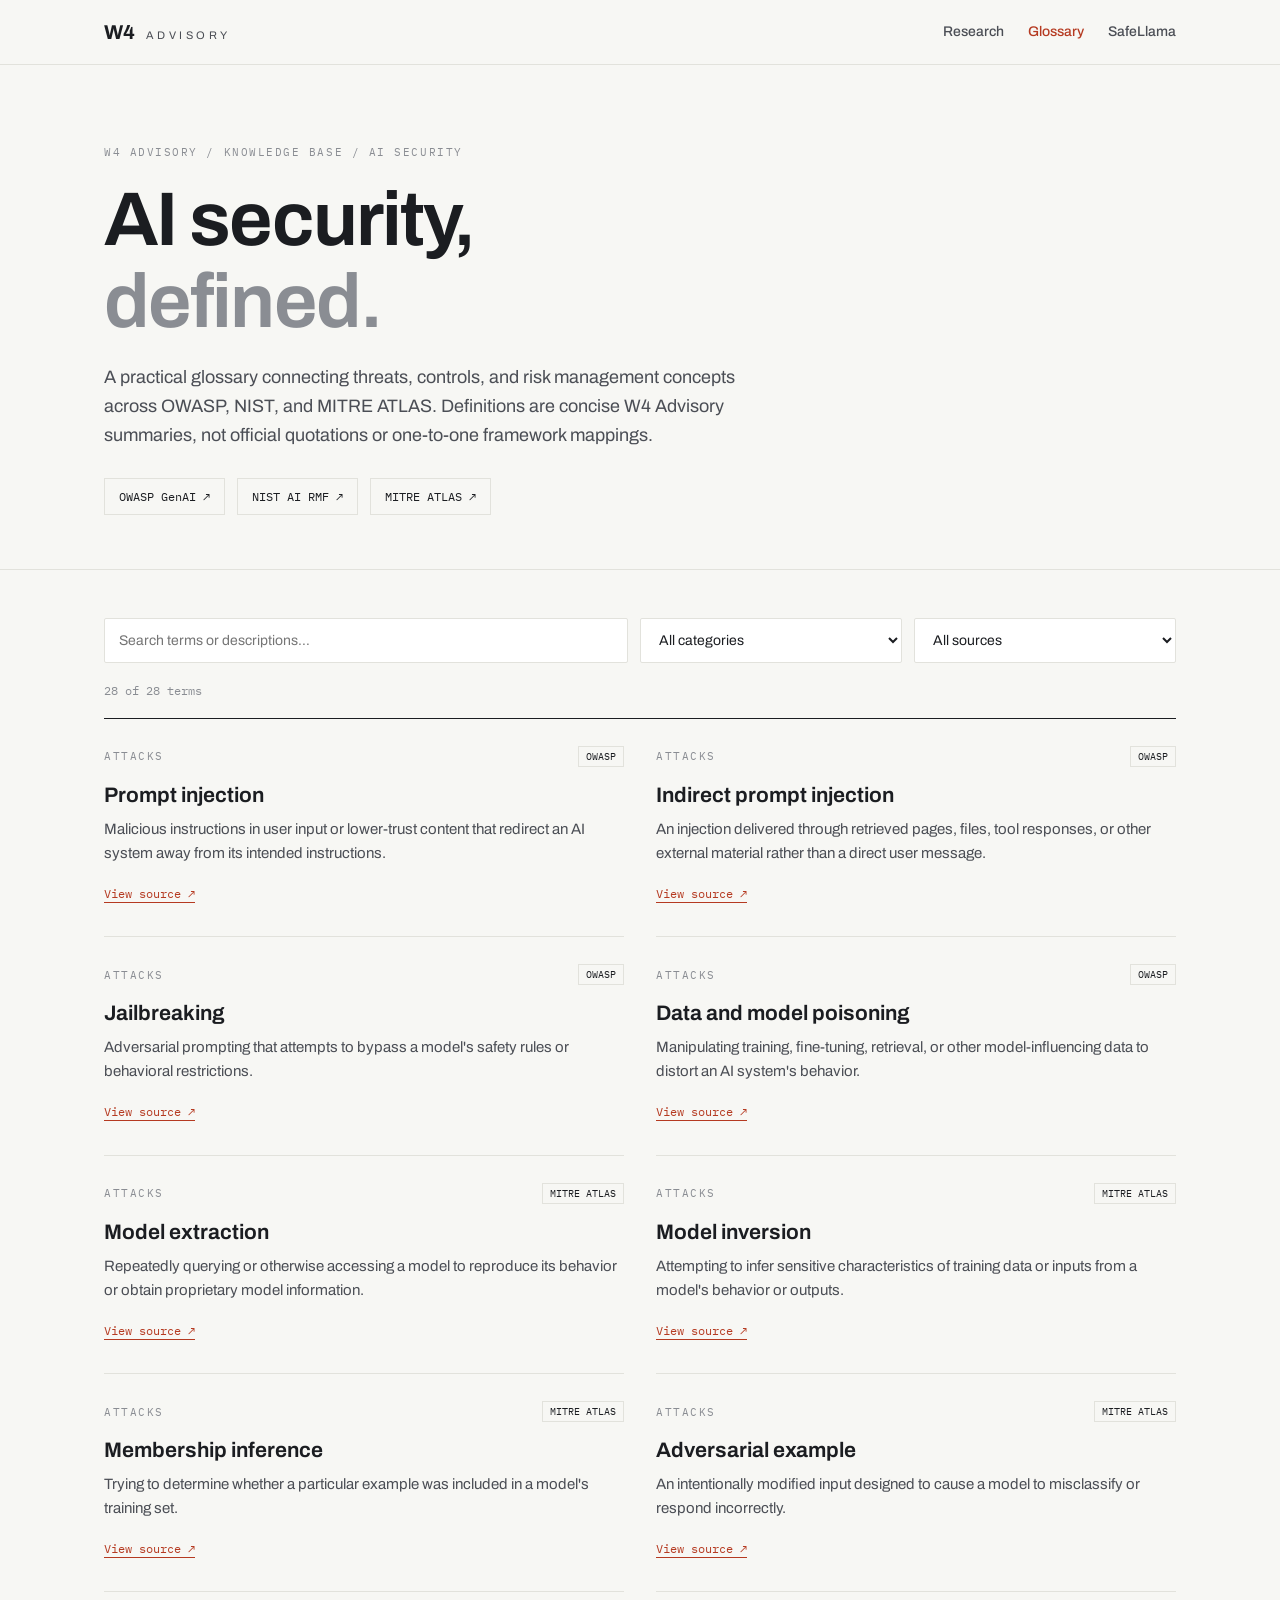
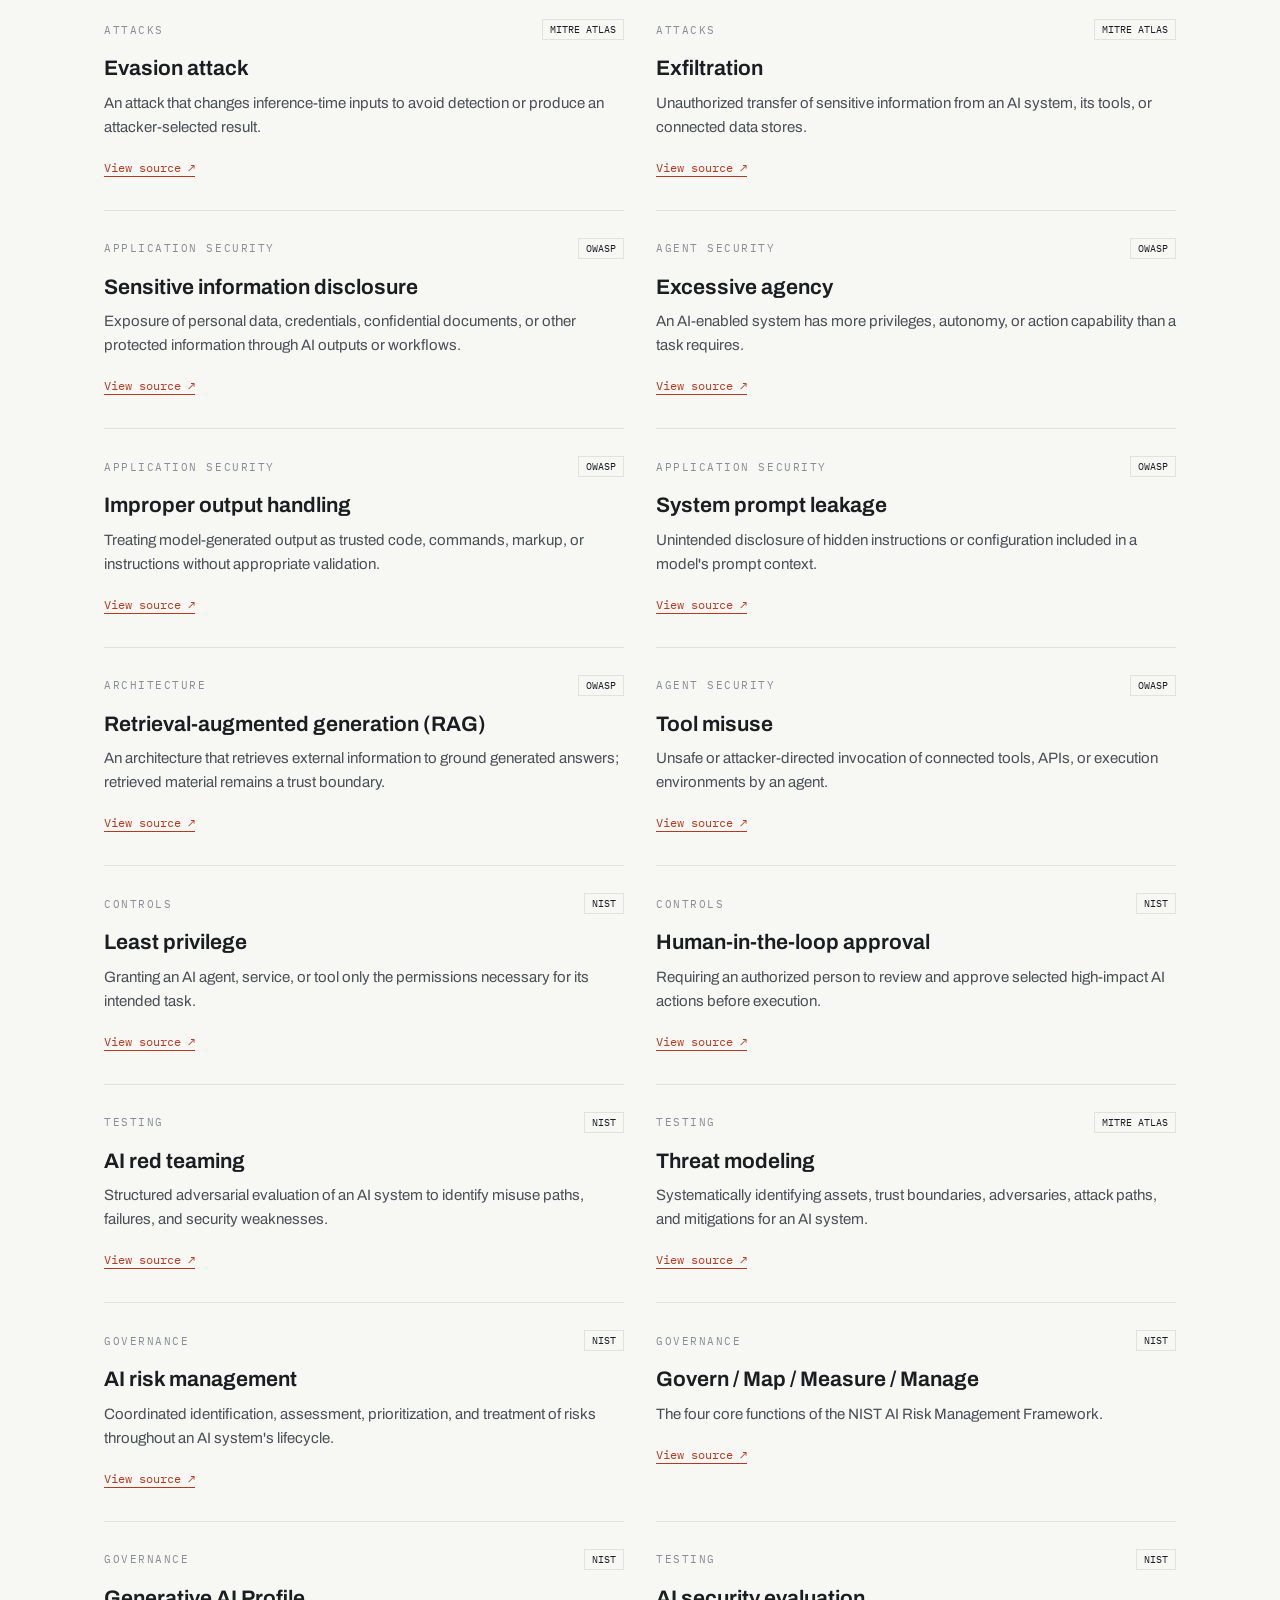
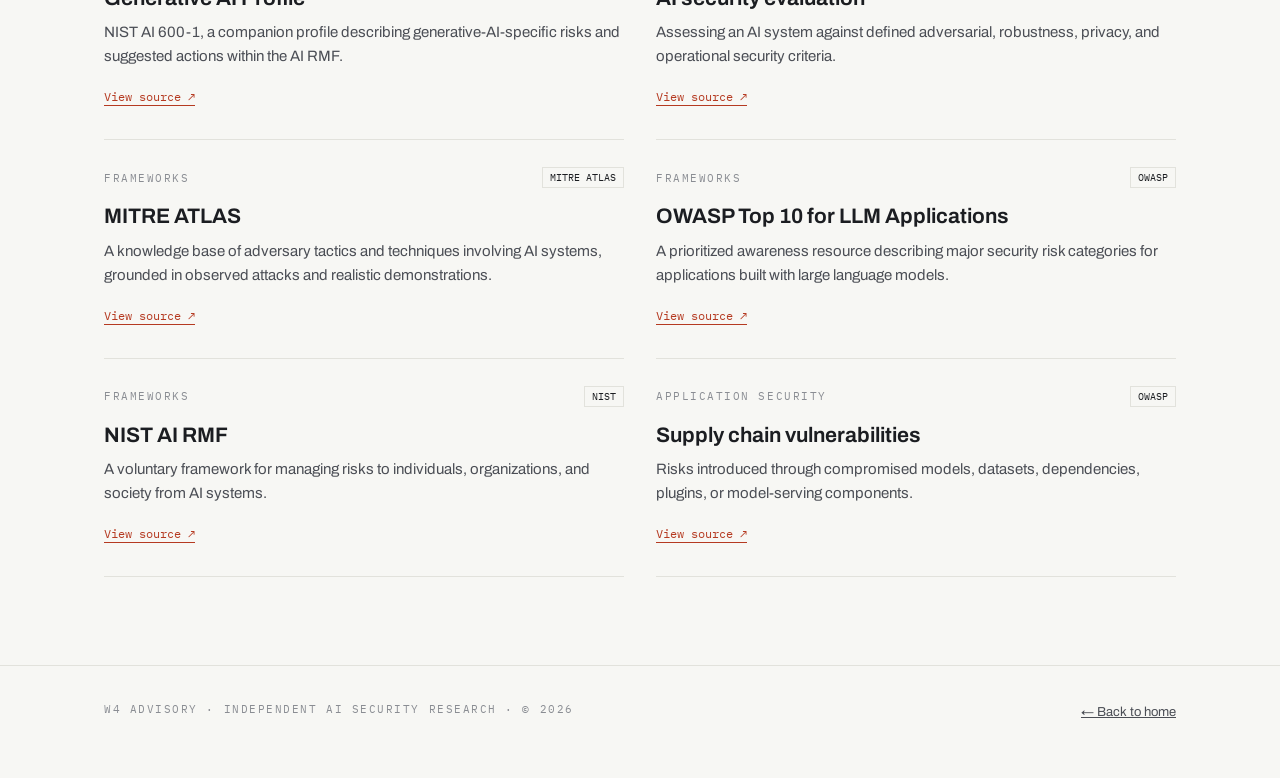
==== glossary.html @ 97a87050 "Add searchable AI security glossary with framework references" ====
<!DOCTYPE html>
<html lang="en">
<head>
<meta charset="UTF-8"><meta name="viewport" content="width=device-width, initial-scale=1">
<title>AI Security Glossary — W4 Advisory</title>
<meta name="description" content="A searchable AI security glossary connecting OWASP, the NIST AI Risk Management Framework, and MITRE ATLAS.">
<link rel="preconnect" href="https://fonts.googleapis.com"><link rel="preconnect" href="https://fonts.gstatic.com" crossorigin>
<link href="https://fonts.googleapis.com/css2?family=Archivo:wdth,wght@62..125,300..800&family=IBM+Plex+Mono:wght@400;500&display=swap" rel="stylesheet">
<style>
:root{--ink:#1b1d21;--ink-soft:#4b4e55;--muted:#8a8d93;--paper:#f7f7f4;--paper-raised:#fff;--hairline:#e2e2dc;--alert:#b53a21;--mono:"IBM Plex Mono",ui-monospace,monospace;--sans:"Archivo",-apple-system,sans-serif}
*{box-sizing:border-box}html{scroll-behavior:smooth}body{margin:0;background:var(--paper);color:var(--ink);font:17px/1.6 var(--sans);-webkit-font-smoothing:antialiased}
a{color:inherit}.wrap{max-width:1120px;margin:auto;padding:0 24px}.meta{font:11px var(--mono);letter-spacing:.14em;text-transform:uppercase;color:var(--muted)}
header{position:sticky;top:0;z-index:10;background:var(--paper);border-bottom:1px solid var(--hairline)}.nav{min-height:64px;display:flex;align-items:center;justify-content:space-between;gap:20px}.wordmark{font-weight:700;font-size:20px;letter-spacing:.02em;text-decoration:none}.wordmark span{font-weight:400;font-size:11px;letter-spacing:.32em;text-transform:uppercase;color:var(--ink-soft);margin-left:10px}.nav-links{display:flex;gap:24px;align-items:center}.nav-links a{text-decoration:none;font-size:14px;font-weight:500;color:var(--ink-soft)}.nav-links a[aria-current]{color:var(--alert)}.nav-links a:hover{color:var(--ink)}
.hero{padding:80px 0 54px;border-bottom:1px solid var(--hairline)}h1{font-size:clamp(42px,7vw,76px);font-weight:650;letter-spacing:-.025em;line-height:1.08;margin:20px 0}h1 em{font-style:normal;color:var(--muted)}.lede{max-width:66ch;color:var(--ink-soft);font-size:18px}
.references{display:flex;flex-wrap:wrap;gap:12px;margin-top:28px}.references a{font:12px var(--mono);border:1px solid var(--hairline);padding:10px 14px;text-decoration:none}.references a:hover{border-color:var(--ink)}
section{padding:48px 0 88px}.controls{display:grid;grid-template-columns:minmax(210px,2fr) 1fr 1fr;gap:12px;margin-bottom:20px}.controls input,.controls select{width:100%;padding:13px 14px;background:#fff;border:1px solid var(--hairline);border-radius:2px;font:14px var(--sans);color:var(--ink)}.controls :focus-visible,a:focus-visible{outline:2px solid var(--alert);outline-offset:2px}.count{margin:0 0 20px;color:var(--muted);font:12px var(--mono)}.entries{display:grid;grid-template-columns:repeat(2,minmax(0,1fr));border-top:1px solid var(--ink);gap:0 32px}.entry{border-bottom:1px solid var(--hairline);padding:27px 0 30px}.entry-top{display:flex;justify-content:space-between;gap:10px;align-items:center}.source{border:1px solid var(--hairline);padding:3px 7px;font:10px var(--mono);white-space:nowrap}.entry h2{font-size:21px;line-height:1.3;font-weight:650;margin:15px 0 8px}.entry p{color:var(--ink-soft);font-size:15px;margin:0 0 14px}.entry a{color:var(--alert);font:12px var(--mono);text-underline-offset:4px}.empty{padding:24px 0;color:var(--ink-soft)}footer{border-top:1px solid var(--hairline);padding:36px 0 55px}.foot{display:flex;justify-content:space-between;flex-wrap:wrap;gap:20px}.foot a{font-size:13px;color:var(--ink-soft)}
@media(max-width:720px){.nav-links{gap:12px}.nav-links a{font-size:12px}.hero{padding:56px 0 40px}.controls{grid-template-columns:1fr}.entries{grid-template-columns:1fr}}
@media(prefers-reduced-motion:reduce){html{scroll-behavior:auto}}
</style>
</head>
<body>
<header><div class="wrap nav"><a class="wordmark" href="./">W4<span>Advisory</span></a><nav class="nav-links" aria-label="Primary"><a href="./#research">Research</a><a href="glossary.html" aria-current="page">Glossary</a><a href="./#safellama">SafeLlama</a></nav></div></header>
<main>
<div class="hero"><div class="wrap"><div class="meta">W4 Advisory / Knowledge Base / AI Security</div><h1>AI security,<br><em>defined.</em></h1><p class="lede">A practical glossary connecting threats, controls, and risk management concepts across OWASP, NIST, and MITRE ATLAS. Definitions are concise W4 Advisory summaries, not official quotations or one-to-one framework mappings.</p><div class="references"><a href="https://genai.owasp.org/" target="_blank" rel="noopener noreferrer">OWASP GenAI ↗</a><a href="https://www.nist.gov/itl/ai-risk-management-framework" target="_blank" rel="noopener noreferrer">NIST AI RMF ↗</a><a href="https://atlas.mitre.org/" target="_blank" rel="noopener noreferrer">MITRE ATLAS ↗</a></div></div></div>
<section aria-label="Glossary terms"><div class="wrap"><div class="controls"><input id="search" type="search" placeholder="Search terms or descriptions…" aria-label="Search glossary"><select id="category" aria-label="Filter by category"><option value="">All categories</option><option value="Agent security">Agent security</option><option value="Application security">Application security</option><option value="Architecture">Architecture</option><option value="Attacks">Attacks</option><option value="Controls">Controls</option><option value="Frameworks">Frameworks</option><option value="Governance">Governance</option><option value="Testing">Testing</option></select><select id="source" aria-label="Filter by source"><option value="">All sources</option><option>OWASP</option><option>NIST</option><option>MITRE ATLAS</option></select></div><p id="count" class="count" aria-live="polite"></p><div class="entries" id="entries"><article class="entry" data-name="prompt injection" data-category="Attacks" data-source="OWASP"><div class="entry-top"><span class="meta">Attacks</span><span class="source">OWASP</span></div><h2>Prompt injection</h2><p>Malicious instructions in user input or lower-trust content that redirect an AI system away from its intended instructions.</p><a href="https://genai.owasp.org/glossary/prompt-injection/" target="_blank" rel="noopener noreferrer" aria-label="Reference for Prompt injection">View source ↗</a></article>
<article class="entry" data-name="indirect prompt injection" data-category="Attacks" data-source="OWASP"><div class="entry-top"><span class="meta">Attacks</span><span class="source">OWASP</span></div><h2>Indirect prompt injection</h2><p>An injection delivered through retrieved pages, files, tool responses, or other external material rather than a direct user message.</p><a href="https://genai.owasp.org/llmrisk/llm01-prompt-injection/" target="_blank" rel="noopener noreferrer" aria-label="Reference for Indirect prompt injection">View source ↗</a></article>
<article class="entry" data-name="jailbreaking" data-category="Attacks" data-source="OWASP"><div class="entry-top"><span class="meta">Attacks</span><span class="source">OWASP</span></div><h2>Jailbreaking</h2><p>Adversarial prompting that attempts to bypass a model's safety rules or behavioral restrictions.</p><a href="https://genai.owasp.org/" target="_blank" rel="noopener noreferrer" aria-label="Reference for Jailbreaking">View source ↗</a></article>
<article class="entry" data-name="data and model poisoning" data-category="Attacks" data-source="OWASP"><div class="entry-top"><span class="meta">Attacks</span><span class="source">OWASP</span></div><h2>Data and model poisoning</h2><p>Manipulating training, fine-tuning, retrieval, or other model-influencing data to distort an AI system's behavior.</p><a href="https://genai.owasp.org/llmrisk/llm042025-data-and-model-poisoning/" target="_blank" rel="noopener noreferrer" aria-label="Reference for Data and model poisoning">View source ↗</a></article>
<article class="entry" data-name="model extraction" data-category="Attacks" data-source="MITRE ATLAS"><div class="entry-top"><span class="meta">Attacks</span><span class="source">MITRE ATLAS</span></div><h2>Model extraction</h2><p>Repeatedly querying or otherwise accessing a model to reproduce its behavior or obtain proprietary model information.</p><a href="https://atlas.mitre.org/" target="_blank" rel="noopener noreferrer" aria-label="Reference for Model extraction">View source ↗</a></article>
<article class="entry" data-name="model inversion" data-category="Attacks" data-source="MITRE ATLAS"><div class="entry-top"><span class="meta">Attacks</span><span class="source">MITRE ATLAS</span></div><h2>Model inversion</h2><p>Attempting to infer sensitive characteristics of training data or inputs from a model's behavior or outputs.</p><a href="https://atlas.mitre.org/" target="_blank" rel="noopener noreferrer" aria-label="Reference for Model inversion">View source ↗</a></article>
<article class="entry" data-name="membership inference" data-category="Attacks" data-source="MITRE ATLAS"><div class="entry-top"><span class="meta">Attacks</span><span class="source">MITRE ATLAS</span></div><h2>Membership inference</h2><p>Trying to determine whether a particular example was included in a model's training set.</p><a href="https://atlas.mitre.org/" target="_blank" rel="noopener noreferrer" aria-label="Reference for Membership inference">View source ↗</a></article>
<article class="entry" data-name="adversarial example" data-category="Attacks" data-source="MITRE ATLAS"><div class="entry-top"><span class="meta">Attacks</span><span class="source">MITRE ATLAS</span></div><h2>Adversarial example</h2><p>An intentionally modified input designed to cause a model to misclassify or respond incorrectly.</p><a href="https://atlas.mitre.org/" target="_blank" rel="noopener noreferrer" aria-label="Reference for Adversarial example">View source ↗</a></article>
<article class="entry" data-name="evasion attack" data-category="Attacks" data-source="MITRE ATLAS"><div class="entry-top"><span class="meta">Attacks</span><span class="source">MITRE ATLAS</span></div><h2>Evasion attack</h2><p>An attack that changes inference-time inputs to avoid detection or produce an attacker-selected result.</p><a href="https://atlas.mitre.org/" target="_blank" rel="noopener noreferrer" aria-label="Reference for Evasion attack">View source ↗</a></article>
<article class="entry" data-name="exfiltration" data-category="Attacks" data-source="MITRE ATLAS"><div class="entry-top"><span class="meta">Attacks</span><span class="source">MITRE ATLAS</span></div><h2>Exfiltration</h2><p>Unauthorized transfer of sensitive information from an AI system, its tools, or connected data stores.</p><a href="https://atlas.mitre.org/" target="_blank" rel="noopener noreferrer" aria-label="Reference for Exfiltration">View source ↗</a></article>
<article class="entry" data-name="sensitive information disclosure" data-category="Application security" data-source="OWASP"><div class="entry-top"><span class="meta">Application security</span><span class="source">OWASP</span></div><h2>Sensitive information disclosure</h2><p>Exposure of personal data, credentials, confidential documents, or other protected information through AI outputs or workflows.</p><a href="https://genai.owasp.org/llmrisk/llm022025-sensitive-information-disclosure/" target="_blank" rel="noopener noreferrer" aria-label="Reference for Sensitive information disclosure">View source ↗</a></article>
<article class="entry" data-name="excessive agency" data-category="Agent security" data-source="OWASP"><div class="entry-top"><span class="meta">Agent security</span><span class="source">OWASP</span></div><h2>Excessive agency</h2><p>An AI-enabled system has more privileges, autonomy, or action capability than a task requires.</p><a href="https://genai.owasp.org/llmrisk/llm062025-excessive-agency/" target="_blank" rel="noopener noreferrer" aria-label="Reference for Excessive agency">View source ↗</a></article>
<article class="entry" data-name="improper output handling" data-category="Application security" data-source="OWASP"><div class="entry-top"><span class="meta">Application security</span><span class="source">OWASP</span></div><h2>Improper output handling</h2><p>Treating model-generated output as trusted code, commands, markup, or instructions without appropriate validation.</p><a href="https://genai.owasp.org/llmrisk/llm052025-improper-output-handling/" target="_blank" rel="noopener noreferrer" aria-label="Reference for Improper output handling">View source ↗</a></article>
<article class="entry" data-name="system prompt leakage" data-category="Application security" data-source="OWASP"><div class="entry-top"><span class="meta">Application security</span><span class="source">OWASP</span></div><h2>System prompt leakage</h2><p>Unintended disclosure of hidden instructions or configuration included in a model's prompt context.</p><a href="https://genai.owasp.org/llmrisk/llm072025-system-prompt-leakage/" target="_blank" rel="noopener noreferrer" aria-label="Reference for System prompt leakage">View source ↗</a></article>
<article class="entry" data-name="retrieval-augmented generation (rag)" data-category="Architecture" data-source="OWASP"><div class="entry-top"><span class="meta">Architecture</span><span class="source">OWASP</span></div><h2>Retrieval-augmented generation (RAG)</h2><p>An architecture that retrieves external information to ground generated answers; retrieved material remains a trust boundary.</p><a href="https://genai.owasp.org/" target="_blank" rel="noopener noreferrer" aria-label="Reference for Retrieval-augmented generation (RAG)">View source ↗</a></article>
<article class="entry" data-name="tool misuse" data-category="Agent security" data-source="OWASP"><div class="entry-top"><span class="meta">Agent security</span><span class="source">OWASP</span></div><h2>Tool misuse</h2><p>Unsafe or attacker-directed invocation of connected tools, APIs, or execution environments by an agent.</p><a href="https://genai.owasp.org/" target="_blank" rel="noopener noreferrer" aria-label="Reference for Tool misuse">View source ↗</a></article>
<article class="entry" data-name="least privilege" data-category="Controls" data-source="NIST"><div class="entry-top"><span class="meta">Controls</span><span class="source">NIST</span></div><h2>Least privilege</h2><p>Granting an AI agent, service, or tool only the permissions necessary for its intended task.</p><a href="https://www.nist.gov/itl/ai-risk-management-framework" target="_blank" rel="noopener noreferrer" aria-label="Reference for Least privilege">View source ↗</a></article>
<article class="entry" data-name="human-in-the-loop approval" data-category="Controls" data-source="NIST"><div class="entry-top"><span class="meta">Controls</span><span class="source">NIST</span></div><h2>Human-in-the-loop approval</h2><p>Requiring an authorized person to review and approve selected high-impact AI actions before execution.</p><a href="https://www.nist.gov/itl/ai-risk-management-framework" target="_blank" rel="noopener noreferrer" aria-label="Reference for Human-in-the-loop approval">View source ↗</a></article>
<article class="entry" data-name="ai red teaming" data-category="Testing" data-source="NIST"><div class="entry-top"><span class="meta">Testing</span><span class="source">NIST</span></div><h2>AI red teaming</h2><p>Structured adversarial evaluation of an AI system to identify misuse paths, failures, and security weaknesses.</p><a href="https://www.nist.gov/itl/ai-risk-management-framework" target="_blank" rel="noopener noreferrer" aria-label="Reference for AI red teaming">View source ↗</a></article>
<article class="entry" data-name="threat modeling" data-category="Testing" data-source="MITRE ATLAS"><div class="entry-top"><span class="meta">Testing</span><span class="source">MITRE ATLAS</span></div><h2>Threat modeling</h2><p>Systematically identifying assets, trust boundaries, adversaries, attack paths, and mitigations for an AI system.</p><a href="https://atlas.mitre.org/" target="_blank" rel="noopener noreferrer" aria-label="Reference for Threat modeling">View source ↗</a></article>
<article class="entry" data-name="ai risk management" data-category="Governance" data-source="NIST"><div class="entry-top"><span class="meta">Governance</span><span class="source">NIST</span></div><h2>AI risk management</h2><p>Coordinated identification, assessment, prioritization, and treatment of risks throughout an AI system's lifecycle.</p><a href="https://www.nist.gov/itl/ai-risk-management-framework" target="_blank" rel="noopener noreferrer" aria-label="Reference for AI risk management">View source ↗</a></article>
<article class="entry" data-name="govern / map / measure / manage" data-category="Governance" data-source="NIST"><div class="entry-top"><span class="meta">Governance</span><span class="source">NIST</span></div><h2>Govern / Map / Measure / Manage</h2><p>The four core functions of the NIST AI Risk Management Framework.</p><a href="https://www.nist.gov/itl/ai-risk-management-framework" target="_blank" rel="noopener noreferrer" aria-label="Reference for Govern / Map / Measure / Manage">View source ↗</a></article>
<article class="entry" data-name="generative ai profile" data-category="Governance" data-source="NIST"><div class="entry-top"><span class="meta">Governance</span><span class="source">NIST</span></div><h2>Generative AI Profile</h2><p>NIST AI 600-1, a companion profile describing generative-AI-specific risks and suggested actions within the AI RMF.</p><a href="https://www.nist.gov/publications/artificial-intelligence-risk-management-framework-generative-artificial-intelligence" target="_blank" rel="noopener noreferrer" aria-label="Reference for Generative AI Profile">View source ↗</a></article>
<article class="entry" data-name="ai security evaluation" data-category="Testing" data-source="NIST"><div class="entry-top"><span class="meta">Testing</span><span class="source">NIST</span></div><h2>AI security evaluation</h2><p>Assessing an AI system against defined adversarial, robustness, privacy, and operational security criteria.</p><a href="https://www.nist.gov/itl/ai-risk-management-framework" target="_blank" rel="noopener noreferrer" aria-label="Reference for AI security evaluation">View source ↗</a></article>
<article class="entry" data-name="mitre atlas" data-category="Frameworks" data-source="MITRE ATLAS"><div class="entry-top"><span class="meta">Frameworks</span><span class="source">MITRE ATLAS</span></div><h2>MITRE ATLAS</h2><p>A knowledge base of adversary tactics and techniques involving AI systems, grounded in observed attacks and realistic demonstrations.</p><a href="https://atlas.mitre.org/" target="_blank" rel="noopener noreferrer" aria-label="Reference for MITRE ATLAS">View source ↗</a></article>
<article class="entry" data-name="owasp top 10 for llm applications" data-category="Frameworks" data-source="OWASP"><div class="entry-top"><span class="meta">Frameworks</span><span class="source">OWASP</span></div><h2>OWASP Top 10 for LLM Applications</h2><p>A prioritized awareness resource describing major security risk categories for applications built with large language models.</p><a href="https://genai.owasp.org/llm-top-10/" target="_blank" rel="noopener noreferrer" aria-label="Reference for OWASP Top 10 for LLM Applications">View source ↗</a></article>
<article class="entry" data-name="nist ai rmf" data-category="Frameworks" data-source="NIST"><div class="entry-top"><span class="meta">Frameworks</span><span class="source">NIST</span></div><h2>NIST AI RMF</h2><p>A voluntary framework for managing risks to individuals, organizations, and society from AI systems.</p><a href="https://www.nist.gov/itl/ai-risk-management-framework" target="_blank" rel="noopener noreferrer" aria-label="Reference for NIST AI RMF">View source ↗</a></article>
<article class="entry" data-name="supply chain vulnerabilities" data-category="Application security" data-source="OWASP"><div class="entry-top"><span class="meta">Application security</span><span class="source">OWASP</span></div><h2>Supply chain vulnerabilities</h2><p>Risks introduced through compromised models, datasets, dependencies, plugins, or model-serving components.</p><a href="https://genai.owasp.org/llmrisk/llm032025-supply-chain/" target="_blank" rel="noopener noreferrer" aria-label="Reference for Supply chain vulnerabilities">View source ↗</a></article></div><p id="empty" class="empty" hidden>No matching terms. Try a broader search or reset the filters.</p></div></section>
</main><footer><div class="wrap foot"><span class="meta">W4 Advisory · Independent AI Security Research · © 2026</span><a href="./">← Back to home</a></div></footer>
<script>
(function(){
 const search=document.getElementById('search'),category=document.getElementById('category'),source=document.getElementById('source'),entries=[...document.querySelectorAll('.entry')],count=document.getElementById('count'),empty=document.getElementById('empty');
 function update(){const q=search.value.toLocaleLowerCase().trim(),c=category.value,s=source.value;let shown=0;entries.forEach(el=>{const match=(!q||el.textContent.toLocaleLowerCase().includes(q))&&(!c||el.dataset.category===c)&&(!s||el.dataset.source===s);el.hidden=!match;if(match)shown++});count.textContent=shown+' of '+entries.length+' terms';empty.hidden=shown!==0}
 [search,category,source].forEach(el=>el.addEventListener('input',update));update();
})();
</script>
</body></html>
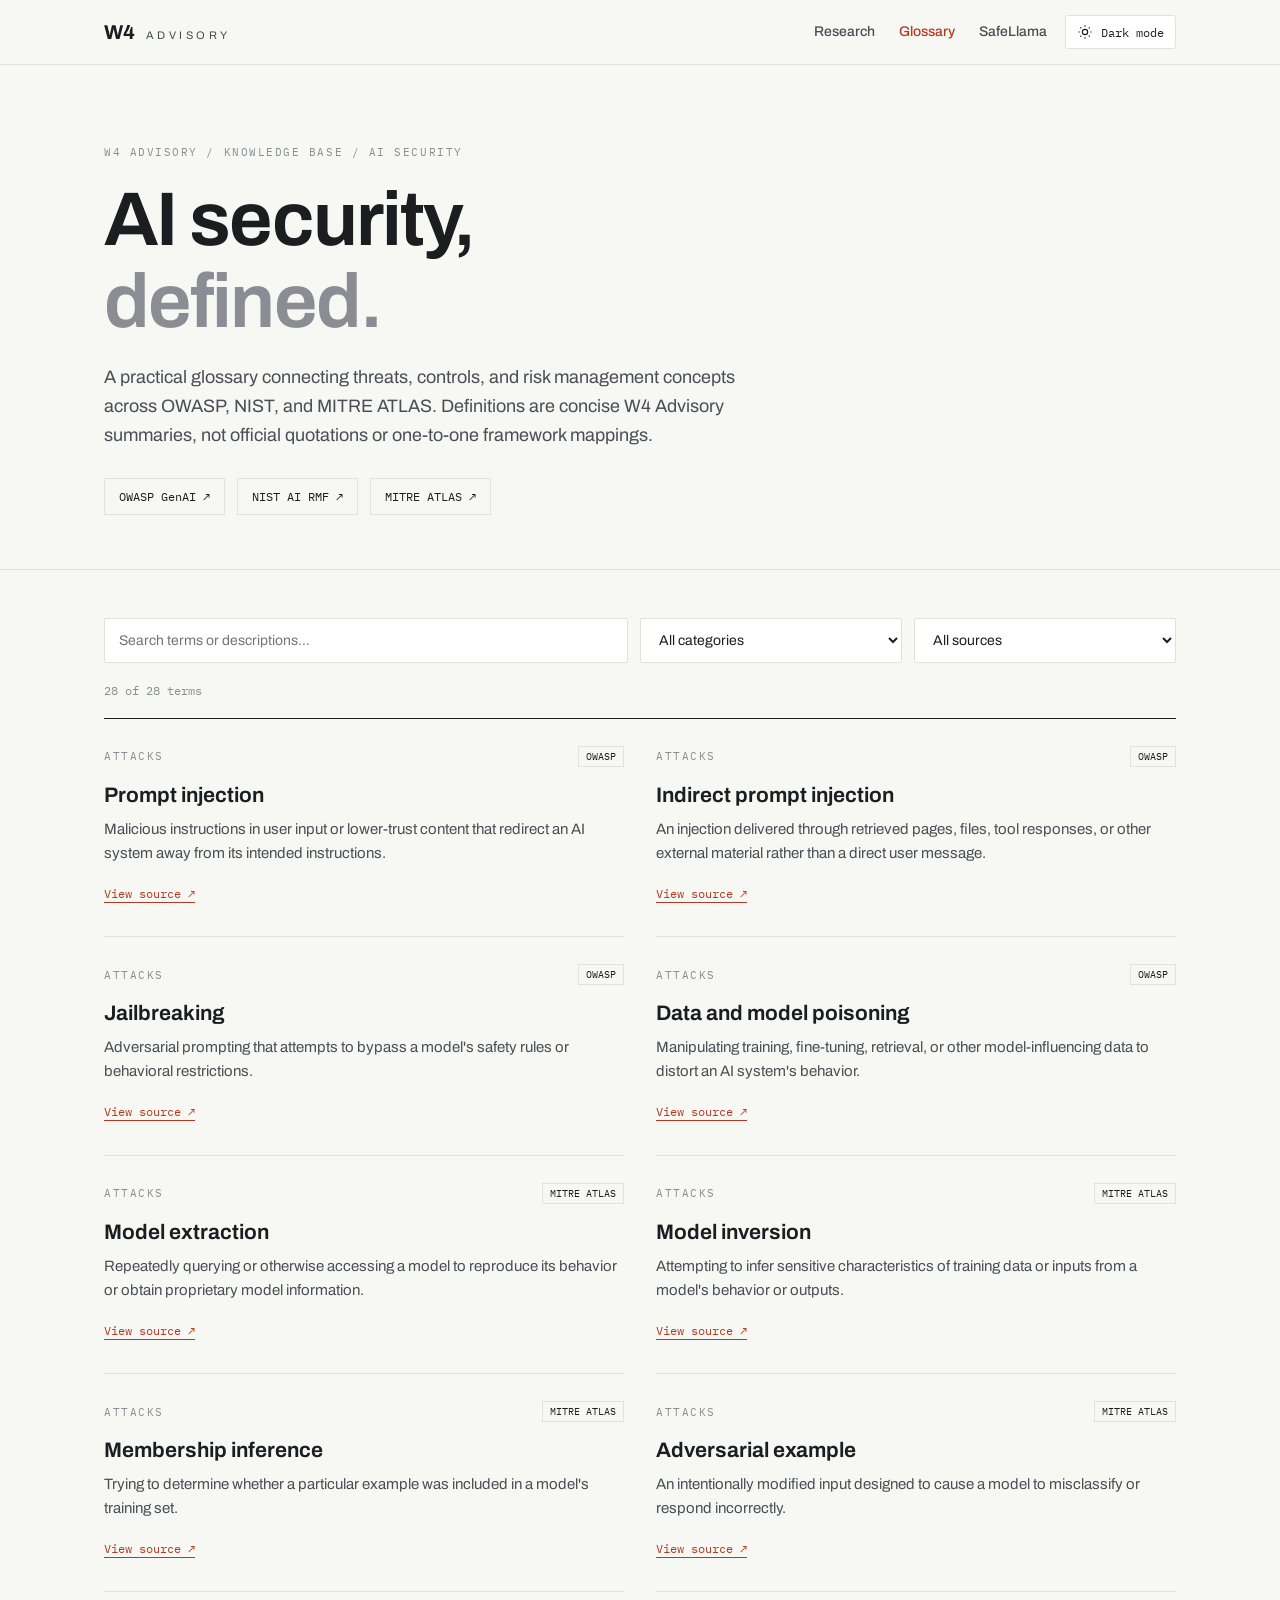
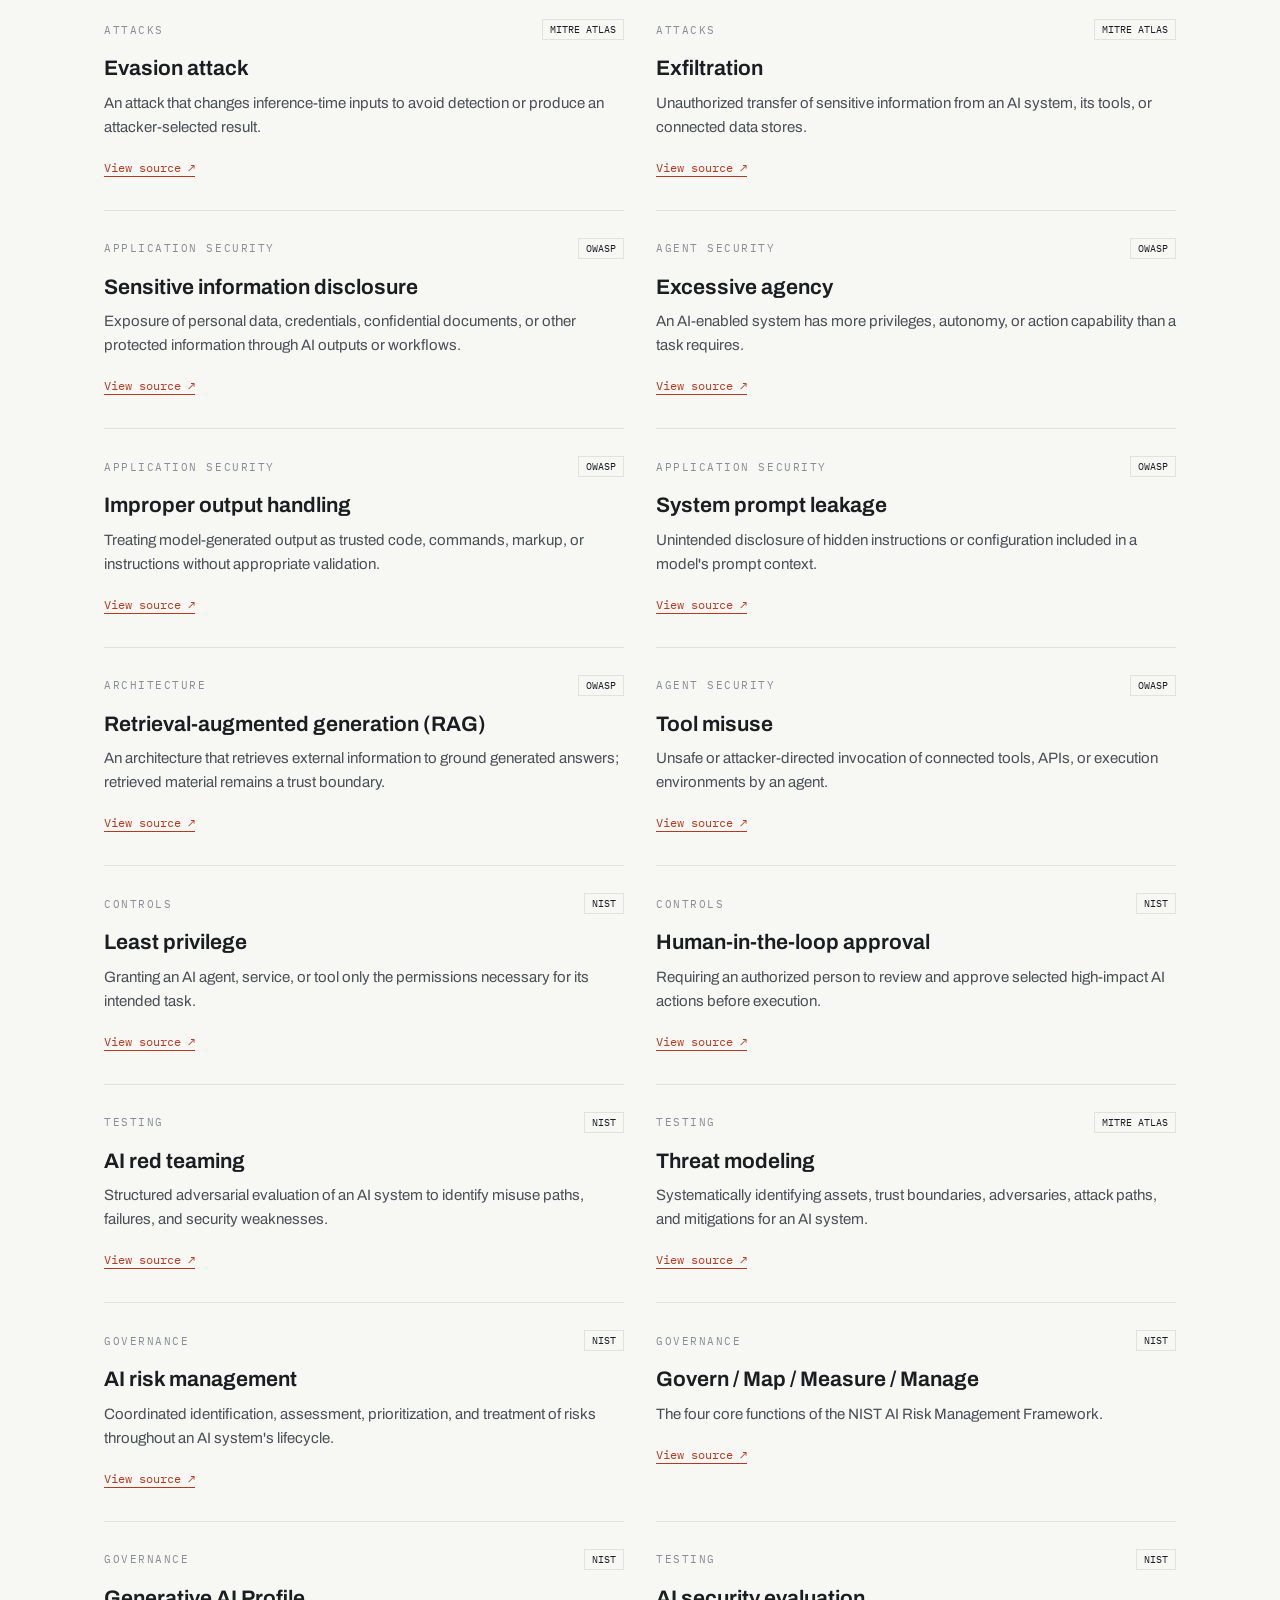
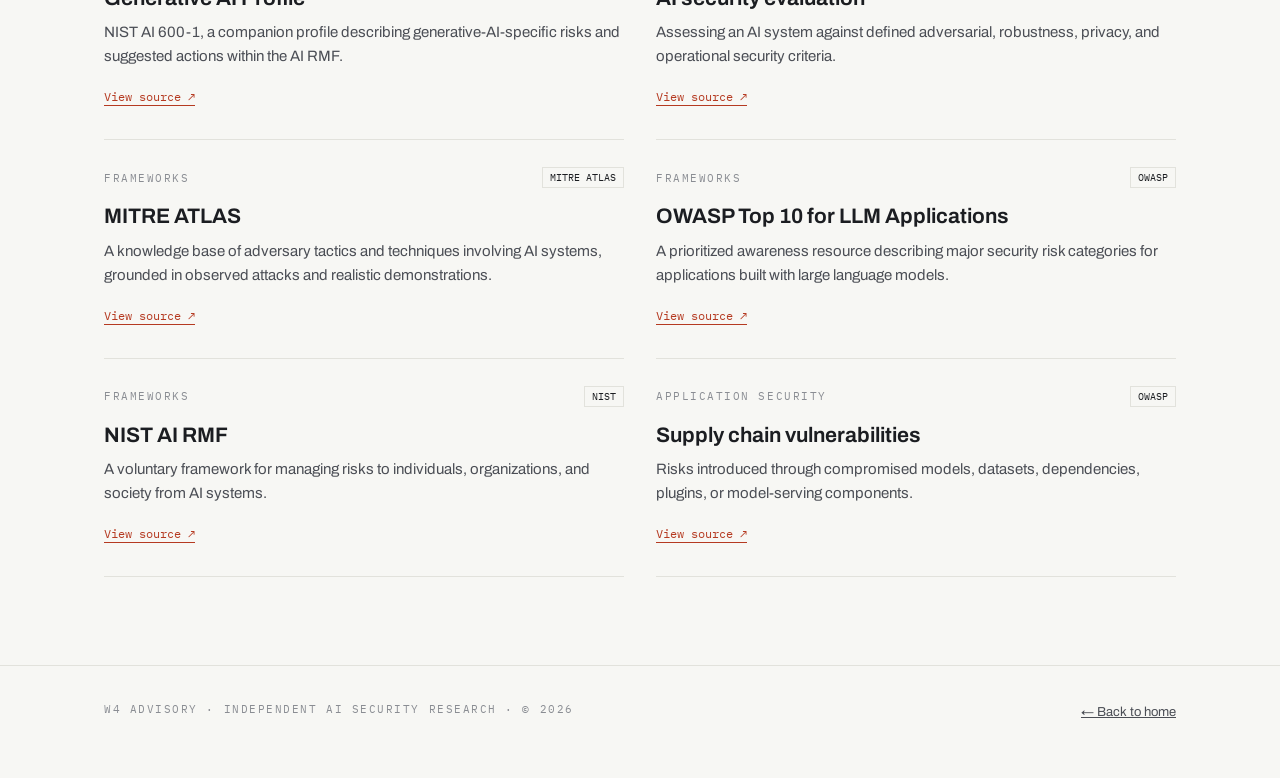
==== commit 702907af: "Add persistent dark mode and daily news previews" ====
--- a/glossary.html
+++ b/glossary.html
@@ -4,8 +4,28 @@
 <meta charset="UTF-8"><meta name="viewport" content="width=device-width, initial-scale=1">
 <title>AI Security Glossary — W4 Advisory</title>
 <meta name="description" content="A searchable AI security glossary connecting OWASP, the NIST AI Risk Management Framework, and MITRE ATLAS.">
+<link rel="canonical" href="https://w4-advisory.github.io/glossary.html">
+<link rel="icon" type="image/svg+xml" href="/favicon.svg">
+<link rel="icon" type="image/png" sizes="32x32" href="/favicon-32.png">
+<link rel="apple-touch-icon" sizes="180x180" href="/apple-touch-icon.png">
+<meta property="og:type" content="website">
+<meta property="og:site_name" content="W4 Advisory">
+<meta property="og:title" content="AI Security Glossary | W4 Advisory">
+<meta property="og:description" content="Explore AI security terms and definitions connected to OWASP, NIST AI RMF, and MITRE ATLAS.">
+<meta property="og:url" content="https://w4-advisory.github.io/glossary.html">
+<meta property="og:image" content="https://w4-advisory.github.io/og-image.png">
+<meta property="og:image:secure_url" content="https://w4-advisory.github.io/og-image.png">
+<meta property="og:image:width" content="1200">
+<meta property="og:image:height" content="630">
+<meta property="og:image:type" content="image/png">
+<meta property="og:image:alt" content="W4 Advisory — AI Safety and Security Research">
+<meta name="twitter:card" content="summary_large_image">
+<meta name="twitter:title" content="AI Security Glossary | W4 Advisory">
+<meta name="twitter:description" content="Explore AI security terms and definitions connected to OWASP, NIST AI RMF, and MITRE ATLAS.">
+<meta name="twitter:image" content="https://w4-advisory.github.io/og-image.png">
 <link rel="preconnect" href="https://fonts.googleapis.com"><link rel="preconnect" href="https://fonts.gstatic.com" crossorigin>
 <link href="https://fonts.googleapis.com/css2?family=Archivo:wdth,wght@62..125,300..800&family=IBM+Plex+Mono:wght@400;500&display=swap" rel="stylesheet">
+<script>try{const theme=localStorage.getItem('w4-theme');if(theme==='dark'||theme==='light')document.documentElement.dataset.theme=theme}catch(_){}</script>
 <style>
 :root{--ink:#1b1d21;--ink-soft:#4b4e55;--muted:#8a8d93;--paper:#f7f7f4;--paper-raised:#fff;--hairline:#e2e2dc;--alert:#b53a21;--mono:"IBM Plex Mono",ui-monospace,monospace;--sans:"Archivo",-apple-system,sans-serif}
 *{box-sizing:border-box}html{scroll-behavior:smooth}body{margin:0;background:var(--paper);color:var(--ink);font:17px/1.6 var(--sans);-webkit-font-smoothing:antialiased}
@@ -17,9 +37,11 @@
 @media(max-width:720px){.nav-links{gap:12px}.nav-links a{font-size:12px}.hero{padding:56px 0 40px}.controls{grid-template-columns:1fr}.entries{grid-template-columns:1fr}}
 @media(prefers-reduced-motion:reduce){html{scroll-behavior:auto}}
 </style>
+<link rel="stylesheet" href="theme.css">
+<script defer src="theme.js"></script>
 </head>
 <body>
-<header><div class="wrap nav"><a class="wordmark" href="./">W4<span>Advisory</span></a><nav class="nav-links" aria-label="Primary"><a href="./#research">Research</a><a href="glossary.html" aria-current="page">Glossary</a><a href="./#safellama">SafeLlama</a></nav></div></header>
+<header><div class="wrap nav"><a class="wordmark" href="./">W4<span>Advisory</span></a><div class="nav-actions"><nav class="nav-links" aria-label="Primary"><a href="./#research">Research</a><a href="glossary.html" aria-current="page">Glossary</a><a href="./#safellama">SafeLlama</a></nav><button class="theme-toggle" type="button" aria-label="Switch theme" aria-pressed="false"><svg class="sun" viewBox="0 0 24 24" fill="none" stroke="currentColor" stroke-width="1.7" aria-hidden="true"><circle cx="12" cy="12" r="4"/><path d="M12 2v2m0 16v2M4.93 4.93l1.41 1.41m11.32 11.32 1.41 1.41M2 12h2m16 0h2M4.93 19.07l1.41-1.41M17.66 6.34l1.41-1.41"/></svg><svg class="moon" viewBox="0 0 24 24" fill="none" stroke="currentColor" stroke-width="1.7" aria-hidden="true"><path d="M20.2 15.7A8.5 8.5 0 0 1 8.3 3.8 8.5 8.5 0 1 0 20.2 15.7Z"/></svg><span class="theme-label">Dark mode</span></button></div></div></header>
 <main>
 <div class="hero"><div class="wrap"><div class="meta">W4 Advisory / Knowledge Base / AI Security</div><h1>AI security,<br><em>defined.</em></h1><p class="lede">A practical glossary connecting threats, controls, and risk management concepts across OWASP, NIST, and MITRE ATLAS. Definitions are concise W4 Advisory summaries, not official quotations or one-to-one framework mappings.</p><div class="references"><a href="https://genai.owasp.org/" target="_blank" rel="noopener noreferrer">OWASP GenAI ↗</a><a href="https://www.nist.gov/itl/ai-risk-management-framework" target="_blank" rel="noopener noreferrer">NIST AI RMF ↗</a><a href="https://atlas.mitre.org/" target="_blank" rel="noopener noreferrer">MITRE ATLAS ↗</a></div></div></div>
 <section aria-label="Glossary terms"><div class="wrap"><div class="controls"><input id="search" type="search" placeholder="Search terms or descriptions…" aria-label="Search glossary"><select id="category" aria-label="Filter by category"><option value="">All categories</option><option value="Agent security">Agent security</option><option value="Application security">Application security</option><option value="Architecture">Architecture</option><option value="Attacks">Attacks</option><option value="Controls">Controls</option><option value="Frameworks">Frameworks</option><option value="Governance">Governance</option><option value="Testing">Testing</option></select><select id="source" aria-label="Filter by source"><option value="">All sources</option><option>OWASP</option><option>NIST</option><option>MITRE ATLAS</option></select></div><p id="count" class="count" aria-live="polite"></p><div class="entries" id="entries"><article class="entry" data-name="prompt injection" data-category="Attacks" data-source="OWASP"><div class="entry-top"><span class="meta">Attacks</span><span class="source">OWASP</span></div><h2>Prompt injection</h2><p>Malicious instructions in user input or lower-trust content that redirect an AI system away from its intended instructions.</p><a href="https://genai.owasp.org/glossary/prompt-injection/" target="_blank" rel="noopener noreferrer" aria-label="Reference for Prompt injection">View source ↗</a></article>
@@ -58,4 +80,4 @@
  [search,category,source].forEach(el=>el.addEventListener('input',update));update();
 })();
 </script>
-</body></html>+</body></html>
--- a/theme.css
+++ b/theme.css
@@ -0,0 +1,38 @@
+:root { color-scheme: light; }
+@media (prefers-color-scheme: dark) {
+  :root:not([data-theme="light"]) {
+    --ink: #f1f1ed; --ink-soft: #c7c9c7; --muted: #a4a8a6;
+    --paper: #14181b; --paper-raised: #1d2327; --hairline: #394146;
+    --alert: #ff9478; color-scheme: dark;
+  }
+}
+:root[data-theme="dark"] {
+  --ink: #f1f1ed; --ink-soft: #c7c9c7; --muted: #a4a8a6;
+  --paper: #14181b; --paper-raised: #1d2327; --hairline: #394146;
+  --alert: #ff9478; color-scheme: dark;
+}
+.nav-actions { display: flex; align-items: center; gap: 18px; margin-left: auto; }
+.theme-toggle { display: inline-flex; align-items: center; gap: 8px; padding: 8px 11px; border: 1px solid var(--hairline); border-radius: 3px; background: var(--paper-raised); color: var(--ink); font: 12px var(--mono); cursor: pointer; white-space: nowrap; }
+.theme-toggle:hover { border-color: var(--alert); }
+.theme-toggle svg { width: 16px; height: 16px; flex: none; }
+.theme-toggle .moon { display: none; }
+:root[data-theme="dark"] .theme-toggle .sun { display: none; }
+:root[data-theme="dark"] .theme-toggle .moon { display: block; }
+@media (prefers-color-scheme: dark) {
+  :root:not([data-theme="light"]) .theme-toggle .sun { display: none; }
+  :root:not([data-theme="light"]) .theme-toggle .moon { display: block; }
+}
+.news-preview { width: 100%; aspect-ratio: 16 / 9; object-fit: cover; background: var(--paper-raised); border: 1px solid var(--hairline); border-radius: 3px; }
+.news-preview-fallback { display: flex; align-items: flex-end; padding: 13px; background: linear-gradient(135deg, var(--paper-raised), var(--paper)); color: var(--alert); font: 600 12px/1.4 var(--mono); letter-spacing: .08em; text-transform: uppercase; }
+.news-preview-wrap { display: block; min-width: 0; }
+.news-summary { color: var(--ink-soft); font-size: 14px; line-height: 1.5; margin: 7px 0 10px; }
+.story { grid-template-columns: 110px 190px minmax(0, 1fr); align-items: start; }
+.story .news-preview-wrap { width: 190px; }
+.paper-row.news-row { grid-template-columns: 105px 150px minmax(0, 1fr) 110px; gap: 22px; }
+.paper-row.news-row .news-preview-wrap { width: 150px; }
+.paper-row.news-row .paper-main { min-width: 0; }
+@media (max-width: 860px) { .paper-row.news-row { grid-template-columns: 125px minmax(0, 1fr); gap: 10px 18px; } .paper-row.news-row .paper-id { grid-column: 1 / -1; } .paper-row.news-row .news-preview-wrap { width: 125px; } .paper-row.news-row .paper-tags { grid-column: 2; } }
+@media (max-width: 720px) { .story { grid-template-columns: 105px minmax(0, 1fr); gap: 12px 18px; } .story .date { grid-column: 1 / -1; } .story .news-preview-wrap { width: 105px; } .story h2 { font-size: 19px; } }
+:root[data-theme="dark"] .controls input, :root[data-theme="dark"] .controls select { background: var(--paper-raised); }
+@media (prefers-color-scheme: dark) { :root:not([data-theme="light"]) .controls input, :root:not([data-theme="light"]) .controls select { background: var(--paper-raised); } }
+@media (max-width: 720px) { .nav-actions { gap: 10px; } .theme-toggle .theme-label { display: none; } }
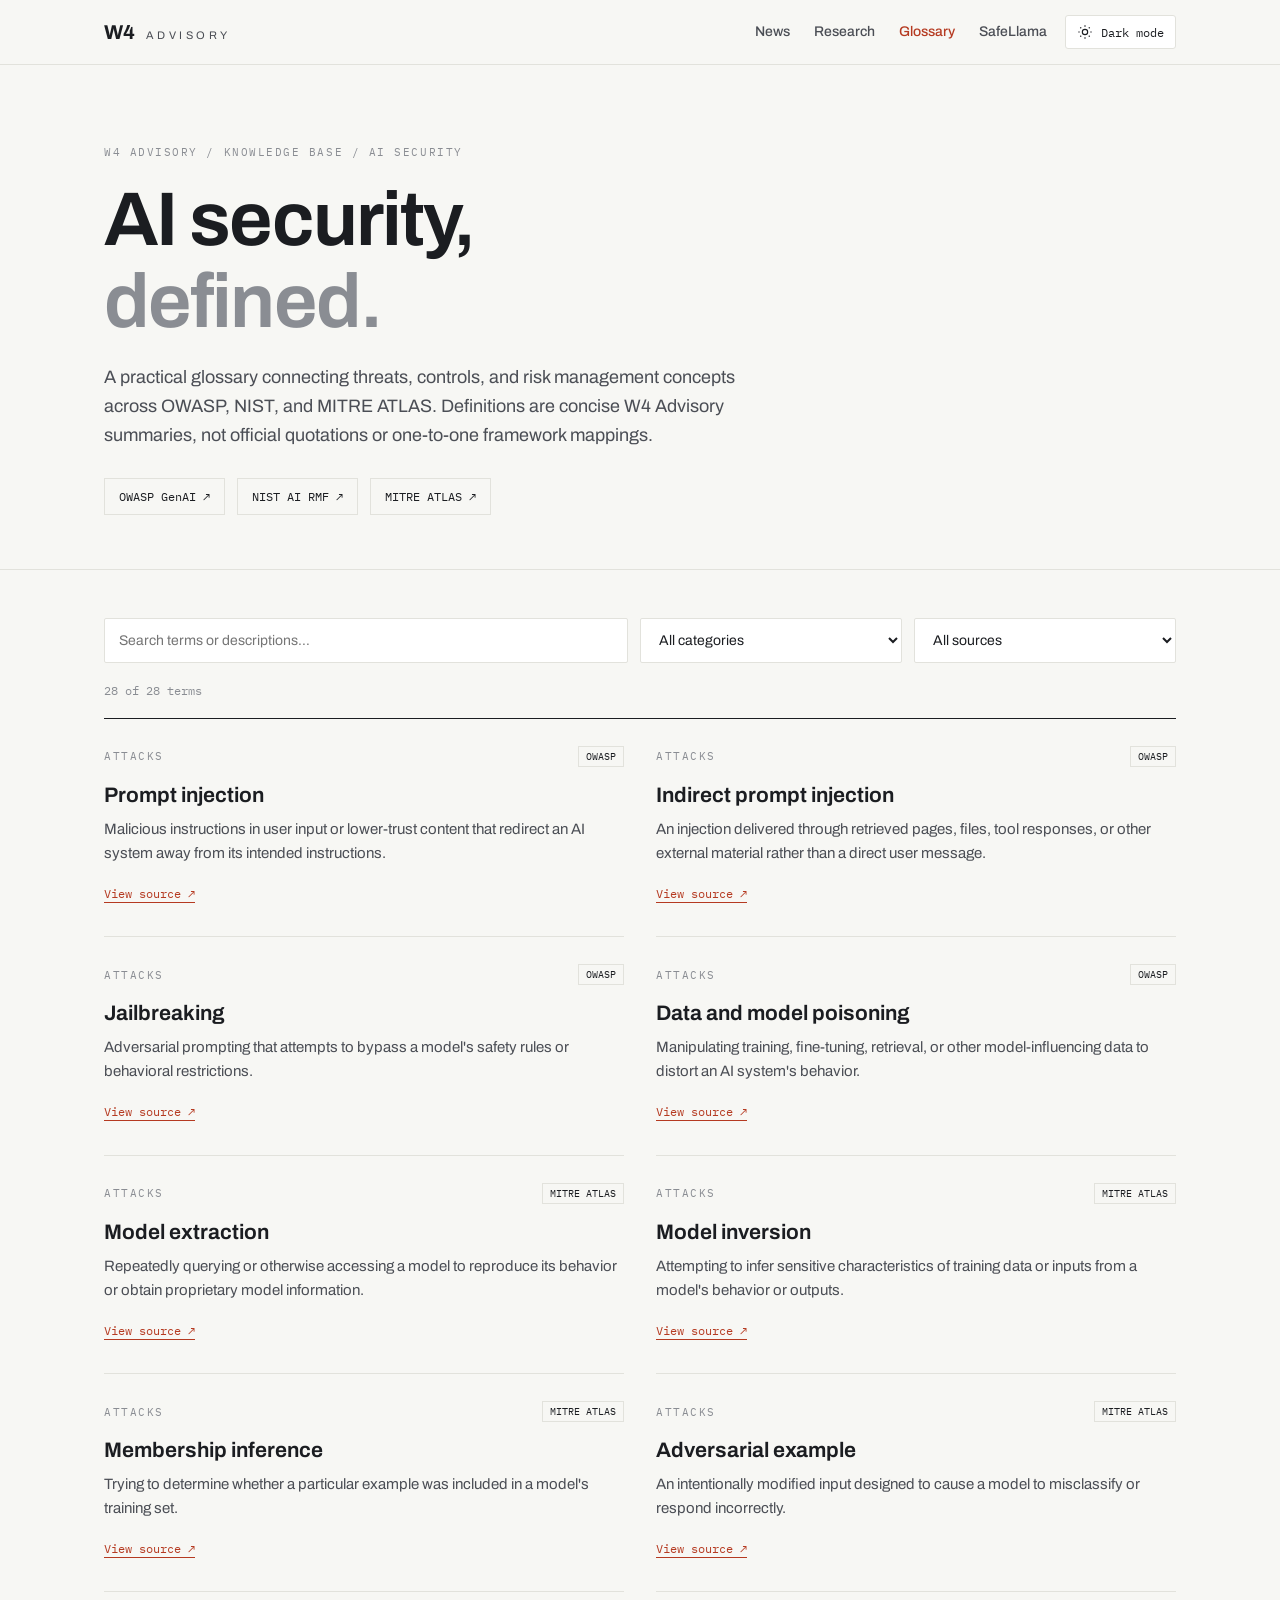
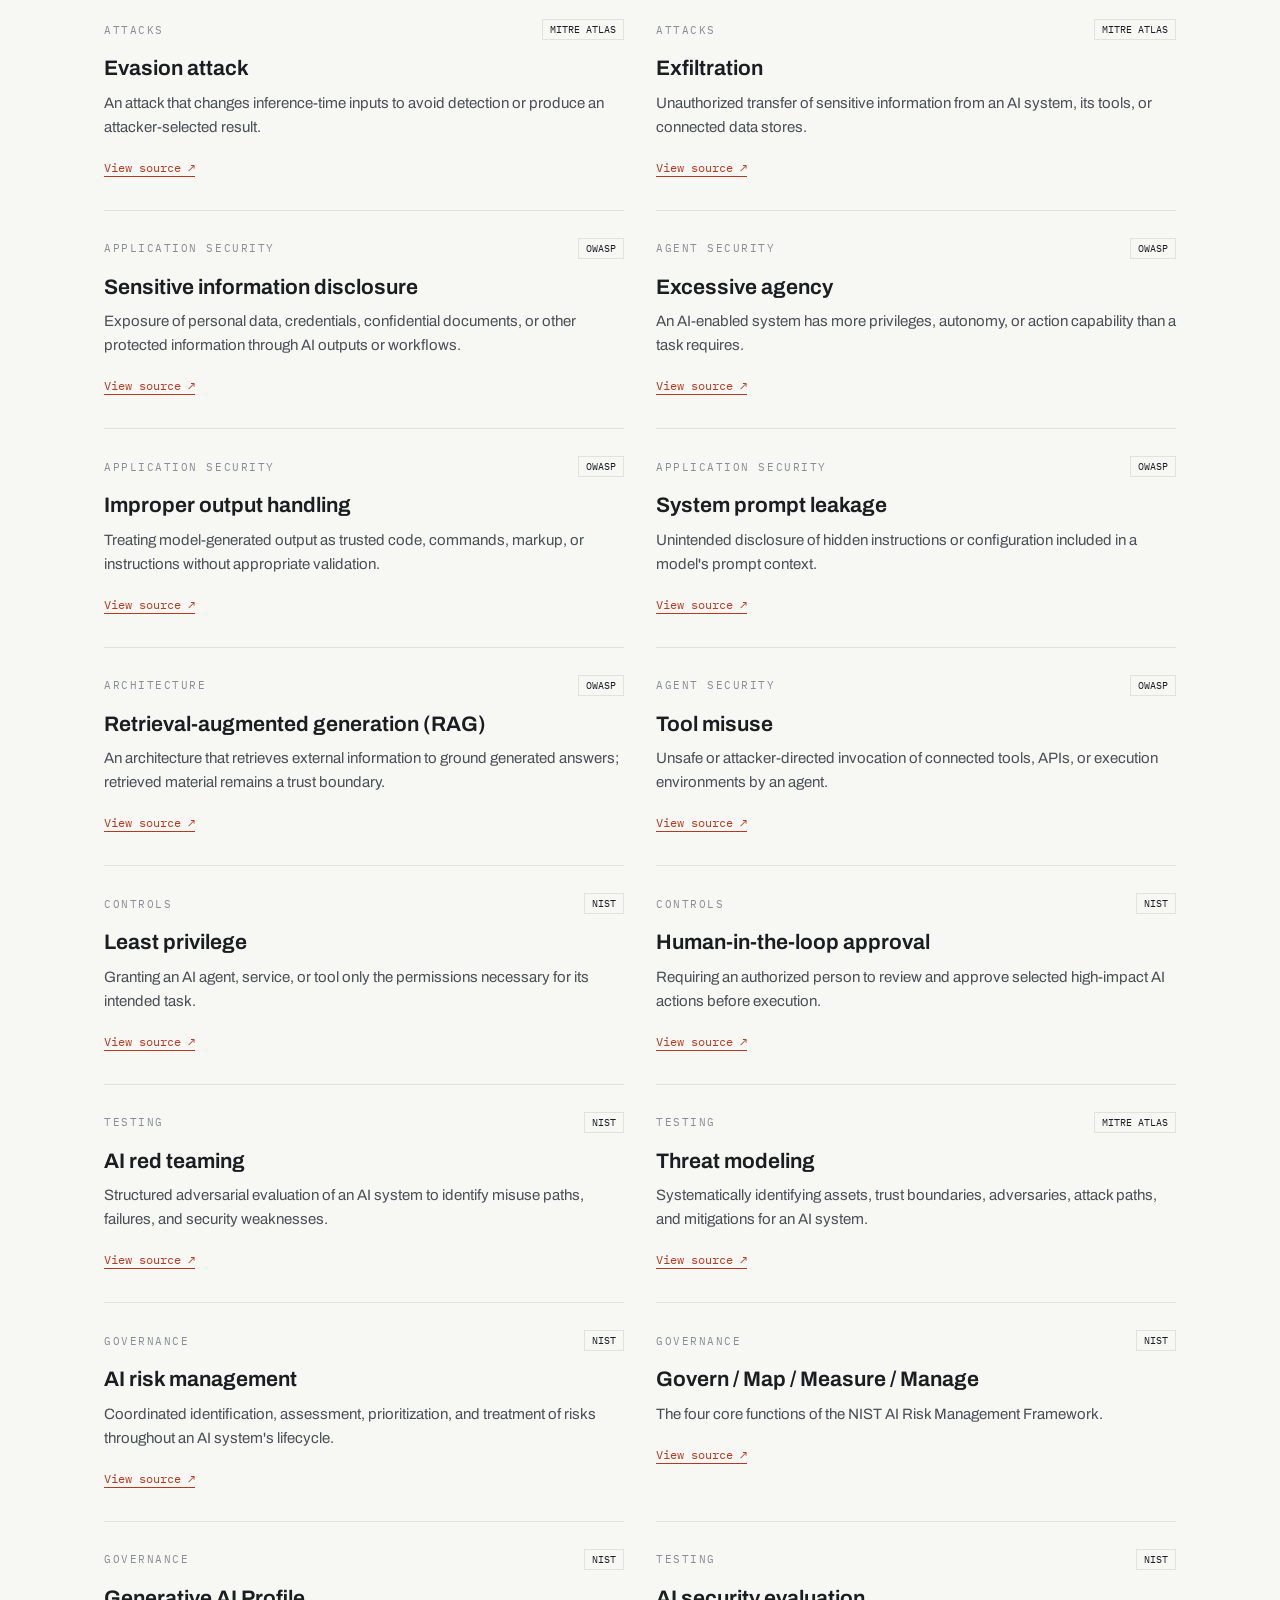
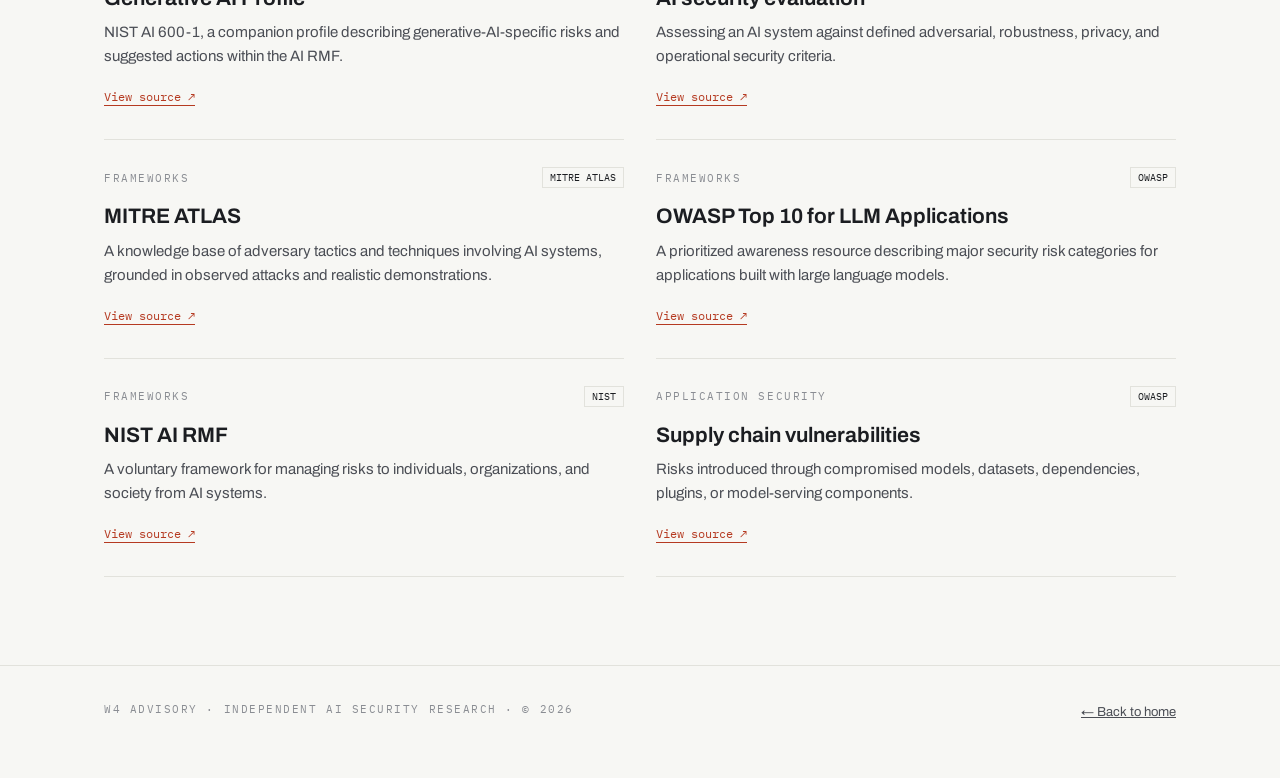
==== commit 047d4d1d: "Feature AI news before research, tools and community" ====
--- a/glossary.html
+++ b/glossary.html
@@ -36,12 +36,13 @@
 section{padding:48px 0 88px}.controls{display:grid;grid-template-columns:minmax(210px,2fr) 1fr 1fr;gap:12px;margin-bottom:20px}.controls input,.controls select{width:100%;padding:13px 14px;background:#fff;border:1px solid var(--hairline);border-radius:2px;font:14px var(--sans);color:var(--ink)}.controls :focus-visible,a:focus-visible{outline:2px solid var(--alert);outline-offset:2px}.count{margin:0 0 20px;color:var(--muted);font:12px var(--mono)}.entries{display:grid;grid-template-columns:repeat(2,minmax(0,1fr));border-top:1px solid var(--ink);gap:0 32px}.entry{border-bottom:1px solid var(--hairline);padding:27px 0 30px}.entry-top{display:flex;justify-content:space-between;gap:10px;align-items:center}.source{border:1px solid var(--hairline);padding:3px 7px;font:10px var(--mono);white-space:nowrap}.entry h2{font-size:21px;line-height:1.3;font-weight:650;margin:15px 0 8px}.entry p{color:var(--ink-soft);font-size:15px;margin:0 0 14px}.entry a{color:var(--alert);font:12px var(--mono);text-underline-offset:4px}.empty{padding:24px 0;color:var(--ink-soft)}footer{border-top:1px solid var(--hairline);padding:36px 0 55px}.foot{display:flex;justify-content:space-between;flex-wrap:wrap;gap:20px}.foot a{font-size:13px;color:var(--ink-soft)}
 @media(max-width:720px){.nav-links{gap:12px}.nav-links a{font-size:12px}.hero{padding:56px 0 40px}.controls{grid-template-columns:1fr}.entries{grid-template-columns:1fr}}
 @media(prefers-reduced-motion:reduce){html{scroll-behavior:auto}}
+@media(max-width:720px){.nav-links a:not(.nav-news):not([aria-current]){display:none}}
 </style>
 <link rel="stylesheet" href="theme.css">
 <script defer src="theme.js"></script>
 </head>
 <body>
-<header><div class="wrap nav"><a class="wordmark" href="./">W4<span>Advisory</span></a><div class="nav-actions"><nav class="nav-links" aria-label="Primary"><a href="./#research">Research</a><a href="glossary.html" aria-current="page">Glossary</a><a href="./#safellama">SafeLlama</a></nav><button class="theme-toggle" type="button" aria-label="Switch theme" aria-pressed="false"><svg class="sun" viewBox="0 0 24 24" fill="none" stroke="currentColor" stroke-width="1.7" aria-hidden="true"><circle cx="12" cy="12" r="4"/><path d="M12 2v2m0 16v2M4.93 4.93l1.41 1.41m11.32 11.32 1.41 1.41M2 12h2m16 0h2M4.93 19.07l1.41-1.41M17.66 6.34l1.41-1.41"/></svg><svg class="moon" viewBox="0 0 24 24" fill="none" stroke="currentColor" stroke-width="1.7" aria-hidden="true"><path d="M20.2 15.7A8.5 8.5 0 0 1 8.3 3.8 8.5 8.5 0 1 0 20.2 15.7Z"/></svg><span class="theme-label">Dark mode</span></button></div></div></header>
+<header><div class="wrap nav"><a class="wordmark" href="./">W4<span>Advisory</span></a><div class="nav-actions"><nav class="nav-links" aria-label="Primary"><a class="nav-news" href="news.html">News</a><a href="./#research">Research</a><a href="glossary.html" aria-current="page">Glossary</a><a href="./#safellama">SafeLlama</a></nav><button class="theme-toggle" type="button" aria-label="Switch theme" aria-pressed="false"><svg class="sun" viewBox="0 0 24 24" fill="none" stroke="currentColor" stroke-width="1.7" aria-hidden="true"><circle cx="12" cy="12" r="4"/><path d="M12 2v2m0 16v2M4.93 4.93l1.41 1.41m11.32 11.32 1.41 1.41M2 12h2m16 0h2M4.93 19.07l1.41-1.41M17.66 6.34l1.41-1.41"/></svg><svg class="moon" viewBox="0 0 24 24" fill="none" stroke="currentColor" stroke-width="1.7" aria-hidden="true"><path d="M20.2 15.7A8.5 8.5 0 0 1 8.3 3.8 8.5 8.5 0 1 0 20.2 15.7Z"/></svg><span class="theme-label">Dark mode</span></button></div></div></header>
 <main>
 <div class="hero"><div class="wrap"><div class="meta">W4 Advisory / Knowledge Base / AI Security</div><h1>AI security,<br><em>defined.</em></h1><p class="lede">A practical glossary connecting threats, controls, and risk management concepts across OWASP, NIST, and MITRE ATLAS. Definitions are concise W4 Advisory summaries, not official quotations or one-to-one framework mappings.</p><div class="references"><a href="https://genai.owasp.org/" target="_blank" rel="noopener noreferrer">OWASP GenAI ↗</a><a href="https://www.nist.gov/itl/ai-risk-management-framework" target="_blank" rel="noopener noreferrer">NIST AI RMF ↗</a><a href="https://atlas.mitre.org/" target="_blank" rel="noopener noreferrer">MITRE ATLAS ↗</a></div></div></div>
 <section aria-label="Glossary terms"><div class="wrap"><div class="controls"><input id="search" type="search" placeholder="Search terms or descriptions…" aria-label="Search glossary"><select id="category" aria-label="Filter by category"><option value="">All categories</option><option value="Agent security">Agent security</option><option value="Application security">Application security</option><option value="Architecture">Architecture</option><option value="Attacks">Attacks</option><option value="Controls">Controls</option><option value="Frameworks">Frameworks</option><option value="Governance">Governance</option><option value="Testing">Testing</option></select><select id="source" aria-label="Filter by source"><option value="">All sources</option><option>OWASP</option><option>NIST</option><option>MITRE ATLAS</option></select></div><p id="count" class="count" aria-live="polite"></p><div class="entries" id="entries"><article class="entry" data-name="prompt injection" data-category="Attacks" data-source="OWASP"><div class="entry-top"><span class="meta">Attacks</span><span class="source">OWASP</span></div><h2>Prompt injection</h2><p>Malicious instructions in user input or lower-trust content that redirect an AI system away from its intended instructions.</p><a href="https://genai.owasp.org/glossary/prompt-injection/" target="_blank" rel="noopener noreferrer" aria-label="Reference for Prompt injection">View source ↗</a></article>
--- a/theme.css
+++ b/theme.css
@@ -1,11 +1,4 @@
 :root { color-scheme: light; }
-@media (prefers-color-scheme: dark) {
-  :root:not([data-theme="light"]) {
-    --ink: #f1f1ed; --ink-soft: #c7c9c7; --muted: #a4a8a6;
-    --paper: #14181b; --paper-raised: #1d2327; --hairline: #394146;
-    --alert: #ff9478; color-scheme: dark;
-  }
-}
 :root[data-theme="dark"] {
   --ink: #f1f1ed; --ink-soft: #c7c9c7; --muted: #a4a8a6;
   --paper: #14181b; --paper-raised: #1d2327; --hairline: #394146;
@@ -18,10 +11,6 @@
 .theme-toggle .moon { display: none; }
 :root[data-theme="dark"] .theme-toggle .sun { display: none; }
 :root[data-theme="dark"] .theme-toggle .moon { display: block; }
-@media (prefers-color-scheme: dark) {
-  :root:not([data-theme="light"]) .theme-toggle .sun { display: none; }
-  :root:not([data-theme="light"]) .theme-toggle .moon { display: block; }
-}
 .news-preview { width: 100%; aspect-ratio: 16 / 9; object-fit: cover; background: var(--paper-raised); border: 1px solid var(--hairline); border-radius: 3px; }
 .news-preview-fallback { display: flex; align-items: flex-end; padding: 13px; background: linear-gradient(135deg, var(--paper-raised), var(--paper)); color: var(--alert); font: 600 12px/1.4 var(--mono); letter-spacing: .08em; text-transform: uppercase; }
 .news-preview-wrap { display: block; min-width: 0; }
@@ -34,5 +23,6 @@
 @media (max-width: 860px) { .paper-row.news-row { grid-template-columns: 125px minmax(0, 1fr); gap: 10px 18px; } .paper-row.news-row .paper-id { grid-column: 1 / -1; } .paper-row.news-row .news-preview-wrap { width: 125px; } .paper-row.news-row .paper-tags { grid-column: 2; } }
 @media (max-width: 720px) { .story { grid-template-columns: 105px minmax(0, 1fr); gap: 12px 18px; } .story .date { grid-column: 1 / -1; } .story .news-preview-wrap { width: 105px; } .story h2 { font-size: 19px; } }
 :root[data-theme="dark"] .controls input, :root[data-theme="dark"] .controls select { background: var(--paper-raised); }
-@media (prefers-color-scheme: dark) { :root:not([data-theme="light"]) .controls input, :root:not([data-theme="light"]) .controls select { background: var(--paper-raised); } }
 @media (max-width: 720px) { .nav-actions { gap: 10px; } .theme-toggle .theme-label { display: none; } }
+
+.discussion-link { display: inline-block; margin-top: 10px; color: var(--alert); font: 12px var(--mono); text-underline-offset: 3px; }
